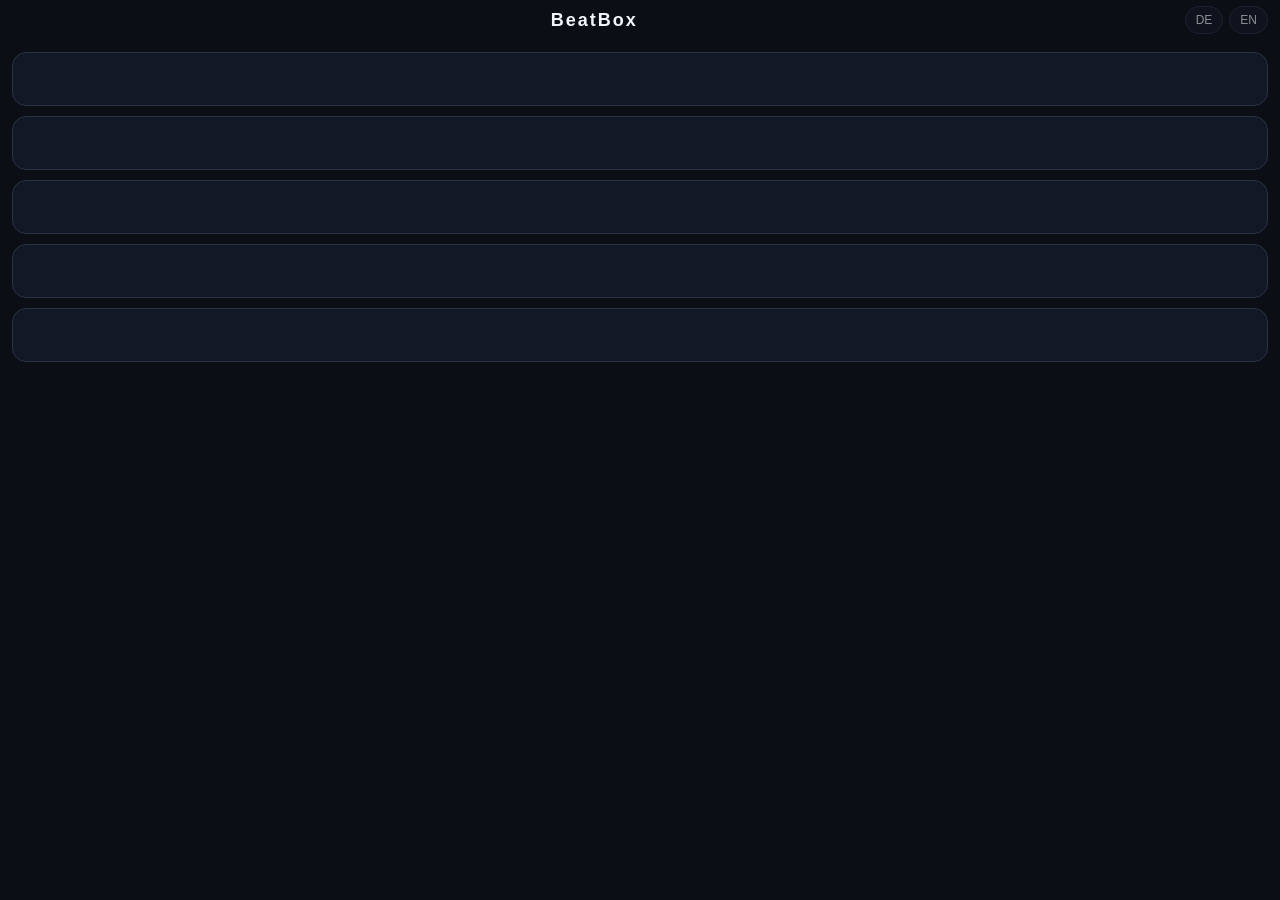
==== boxreaktion/index.html @ 8760e2a0 "Build 1" ====
<!DOCTYPE html>
<html lang="de">
<head>
<meta charset="utf-8">
<meta name="viewport" content="width=device-width, initial-scale=1, viewport-fit=cover, user-scalable=no">
<meta name="apple-mobile-web-app-capable" content="yes">
<meta name="apple-mobile-web-app-status-bar-style" content="black-translucent">
<title>BeatBox</title>
<link rel="stylesheet" href="css/style.css">
</head>
<body>
<header class="topbar">
  <button id="btnBack" class="iconknopf versteckt">‹</button>
  <h1>BeatBox</h1>
  <div class="sprachwahl">
    <button id="btnLangDE" class="sprachknopf">DE</button>
    <button id="btnLangEN" class="sprachknopf">EN</button>
  </div>
</header>

<main id="app">

  <section id="screen-menu" class="screen">
    <p class="untertitel" data-i18n="app.subtitle"></p>
    <p id="calibInfo" class="kalibzeile"></p>
    <div class="menuliste">
      <button id="btnStart" class="grossknopf" data-i18n="menu.start"></button>
      <button id="btnHighscores" class="grossknopf" data-i18n="menu.highscores"></button>
      <button id="btnHistory" class="grossknopf" data-i18n="menu.history"></button>
      <button id="btnCalibrate" class="grossknopf" data-i18n="menu.calibrate"></button>
      <button id="btnHelp" class="grossknopf" data-i18n="menu.help"></button>
    </div>
  </section>

  <section id="screen-modes" class="screen versteckt">
    <h2 data-i18n="modes.title"></h2>
    <div id="modeList" class="modusliste"></div>
  </section>

  <section id="screen-levels" class="screen versteckt">
    <h2 id="levelsTitle"></h2>
    <div id="levelList" class="levelliste"></div>
  </section>

  <section id="screen-game" class="screen spiel versteckt">
    <div class="hud">
      <span class="hud-punkte" id="hudScore">0</span>
      <span class="hud-mitte" id="hudHits">0/0</span>
      <span class="hud-extra" id="hudExtra"></span>
      <button id="btnPause" class="iconknopf" data-i18n="hud.pause"></button>
    </div>
    <div id="seqbar" class="sequenzleiste"></div>
    <div id="zoneGrid" class="zonenraster">
      <div class="zone zone1" data-zone="1"><span class="znummer">1</span><span class="zname">JAB·L</span><div class="ring" hidden></div></div>
      <div class="zone zone2" data-zone="2"><span class="znummer">2</span><span class="zname">CROSS·R</span><div class="ring" hidden></div></div>
      <div class="zone zone3" data-zone="3"><span class="znummer">3</span><span class="zname">HOOK·L</span><div class="ring" hidden></div></div>
      <div class="zone zone4" data-zone="4"><span class="znummer">4</span><span class="zname">HOOK·R</span><div class="ring" hidden></div></div>
      <div class="zone zone5" data-zone="5"><span class="znummer">5</span><span class="zname">UPP·L</span><div class="ring" hidden></div></div>
      <div class="zone zone6" data-zone="6"><span class="znummer">6</span><span class="zname">UPP·R</span><div class="ring" hidden></div></div>
    </div>
    <div id="overlayMsg" class="ueberlagerung versteckt"></div>
  </section>

  <section id="screen-pause" class="screen versteckt">
    <h2 data-i18n="game.paused"></h2>
    <div class="menuliste">
      <button id="btnResume" class="grossknopf" data-i18n="game.resume"></button>
      <button id="btnQuit" class="grossknopf sekundaer" data-i18n="game.quit"></button>
    </div>
  </section>

  <section id="screen-result" class="screen versteckt">
    <h2 data-i18n="result.title"></h2>
    <p id="resMode" class="infozeile"></p>
    <div class="statkasten">
      <div class="stat gross"><span data-i18n="result.score"></span><b id="resScore">0</b></div>
      <div class="stat"><span data-i18n="result.accuracy"></span><b id="resQuote">0%</b></div>
      <div class="stat"><span data-i18n="hud.hits"></span><b id="resHits">0/0</b></div>
      <div class="stat"><span data-i18n="result.streak"></span><b id="resStreak">0</b></div>
      <div class="stat"><span data-i18n="result.avgReaction"></span><b id="resReaction">–</b></div>
      <div class="stat" id="rowBest" hidden><span data-i18n="result.best"></span><b id="resBest">–</b></div>
      <div class="stat" id="rowWorst" hidden><span data-i18n="result.worst"></span><b id="resWorst">–</b></div>
      <div class="stat" id="rowSpm" hidden><span data-i18n="result.spm"></span><b id="resSpm">–</b></div>
    </div>
    <label class="namenfeld"><span data-i18n="result.name"></span>
      <input id="resName" maxlength="20" autocomplete="off">
    </label>
    <div class="knopfreihe">
      <button id="btnSave" class="grossknopf" data-i18n="result.save"></button>
      <button id="btnAgain" class="grossknopf sekundaer" data-i18n="result.again"></button>
      <button id="btnResMenu" class="grossknopf sekundaer" data-i18n="result.menu"></button>
    </div>
  </section>

  <section id="screen-highscores" class="screen versteckt">
    <h2 data-i18n="hs.title"></h2>
    <div id="hsModeTabs" class="reiter"></div>
    <div id="hsLevelTabs" class="reiter klein"></div>
    <div id="hsTable" class="tabelle"></div>
  </section>

  <section id="screen-history" class="screen versteckt">
    <h2 data-i18n="hist.title"></h2>
    <p data-i18n="hist.avg30"></p>
    <div id="historyChart" class="diagramm"></div>
    <p id="histInfo" class="leerzeile"></p>
  </section>

  <section id="screen-calibrate" class="screen versteckt">
    <h2 data-i18n="cal.title"></h2>
    <p data-i18n="cal.intro"></p>
    <p class="warnung" data-i18n="cal.btWarning"></p>
    <button id="btnCalStart" class="grossknopf" data-i18n="cal.start"></button>
    <div id="calTapArea" class="tapflaeche versteckt"><p id="calStatus"></p></div>
    <p id="calResult" class="ergebniszeile"></p>
    <div class="knopfreihe">
      <button id="btnCalAgain" class="grossknopf sekundaer versteckt" data-i18n="cal.again"></button>
      <button id="btnCalReset" class="grossknopf sekundaer" data-i18n="cal.reset"></button>
    </div>
  </section>

  <section id="screen-help" class="screen scrollbar versteckt">
    <h2 data-i18n="help.title"></h2>
    <div id="helpContent" class="hilfetext"></div>
  </section>

</main>

<script src="js/i18n.js"></script>
<script src="js/levels.js"></script>
<script src="js/storage.js"></script>
<script src="js/audio.js"></script>
<script src="js/game.js"></script>
<script src="js/main.js"></script>
</body>
</html>
---- boxreaktion/css/style.css ----
/* BeatBox - dunkles Farbschema, hoher Kontrast, iPhone-Hochformat ab 375 pt */
:root{
  --bg:#0b0e14; --flaeche:#121826; --linie:#2a3346; --text:#f2f5fa;
  --gedaempft:#8b95a5; --akzent:#4da3ff;
  --z1:#ff5d5d; --z2:#4da3ff; --z3:#ffd34d; --z4:#59e08b; --z5:#c88bff; --z6:#ff9d42;
  --perfect:#7dff9e; --good:#7db9ff; --ok:#ffe07d; --miss:#ff7d7d;
}
*{box-sizing:border-box;-webkit-tap-highlight-color:transparent}
html,body{margin:0;padding:0;width:100%;height:100%;overflow:hidden;position:fixed;
  background:var(--bg);color:var(--text);
  font-family:-apple-system,BlinkMacSystemFont,"SF Pro Text","Segoe UI",Roboto,sans-serif;
  touch-action:manipulation;-webkit-user-select:none;user-select:none;
  -webkit-touch-callout:none;overscroll-behavior:none}
button{font:inherit;color:inherit;background:var(--flaeche);border:1px solid var(--linie);
  border-radius:14px;cursor:pointer}
input{font:inherit;color:var(--text);background:var(--flaeche);border:1px solid var(--linie);
  border-radius:10px;padding:10px;width:100%}
.versteckt{display:none !important}

.topbar{display:flex;align-items:center;gap:8px;
  padding:calc(6px + env(safe-area-inset-top)) 12px 6px}
.topbar h1{font-size:18px;margin:0;flex:1;text-align:center;letter-spacing:2px}
.sprachwahl{display:flex;gap:6px}
.sprachknopf{padding:6px 10px;font-size:12px;opacity:.55}
.sprachknopf.aktiv{opacity:1;border-color:var(--akzent);color:var(--akzent)}
.iconknopf{padding:6px 12px;font-size:14px}

#app{position:absolute;inset:0}
.screen{position:absolute;inset:0;display:flex;flex-direction:column;gap:10px;
  padding:8px 12px calc(12px + env(safe-area-inset-bottom));
  padding-top:calc(8px + env(safe-area-inset-top));overflow:hidden}
.screen.scrollbar{overflow-y:auto}
h2{font-size:20px;margin:4px 0}
p{line-height:1.45;color:var(--text)}
.untertitel{color:var(--gedaempft);margin:6px 4px}
.kalibzeile{color:var(--gedaempft);font-size:13px;margin:0 4px}
.warnung{color:var(--z3);font-size:13px}
.infozeile{color:var(--gedaempft);margin:0}
.leerzeile{color:var(--gedaempft)}
.ergebniszeile{font-weight:700;color:var(--perfect)}

.menuliste{display:flex;flex-direction:column;gap:10px;margin-top:12px}
.grossknopf{min-height:54px;padding:12px 16px;font-size:17px;font-weight:600;text-align:center}
.grossknopf.sekundaer{opacity:.85;font-weight:400}
.grossknopf:disabled{opacity:.5}
.knopfreihe{display:flex;flex-direction:column;gap:10px;margin-top:auto}

.modusliste{display:flex;flex-direction:column;gap:10px;overflow-y:auto}
.moduskarte{display:flex;flex-direction:column;gap:4px;padding:14px;text-align:left}
.moduskarte b{font-size:17px}
.moduskarte span{color:var(--gedaempft);font-size:13px}
.modus-reaktion{border-left:6px solid var(--z1)}
.modus-timing{border-left:6px solid var(--z2)}
.modus-kombination{border-left:6px solid var(--z5)}
.modus-ausdauer{border-left:6px solid var(--z6)}
.modus-rhythmus{border-left:6px solid var(--z4)}

.levelliste{display:grid;grid-template-columns:1fr 1fr;gap:10px;overflow-y:auto}
.levelknopf{display:flex;flex-direction:column;gap:2px;min-height:64px;padding:10px}
.levelknopf b{font-size:16px}
.levelknopf span{color:var(--gedaempft);font-size:11px}

/* ---------- Spiel ---------- */
.spiel{padding-bottom:calc(10px + env(safe-area-inset-bottom))}
.hud{display:flex;align-items:center;gap:10px;font-variant-numeric:tabular-nums}
.hud-punkte{font-size:22px;font-weight:800;flex:1}
.hud-mitte{font-size:15px;color:var(--text)}
.hud-extra{font-size:12px;color:var(--gedaempft)}
.sequenzleiste{display:flex;gap:6px;align-items:center;min-height:20px}
.seqinfo{color:var(--gedaempft);font-size:12px;margin-right:4px}
.punkt{width:14px;height:14px;border-radius:50%;display:inline-block;opacity:.9}
.punkt.z1{background:var(--z1)}.punkt.z2{background:var(--z2)}.punkt.z3{background:var(--z3)}
.punkt.z4{background:var(--z4)}.punkt.z5{background:var(--z5)}.punkt.z6{background:var(--z6)}
.punkt-aktiv{outline:2px solid #fff;transform:scale(1.25)}

.zonenraster{flex:1;display:grid;grid-template-columns:1fr 1fr;grid-template-rows:1fr 1fr 1fr;
  gap:10px;position:relative;min-height:320px}
.zone{position:relative;min-width:64px;min-height:64px;border-radius:18px;
  border:2px solid var(--zf);display:flex;flex-direction:column;align-items:center;
  justify-content:flex-end;padding-bottom:10px;overflow:hidden;
  background:linear-gradient(160deg, rgba(255,255,255,.07), rgba(255,255,255,0));
  transition:filter .08s, background-color .08s}
.zone1{--zf:var(--z1)} .zone2{--zf:var(--z2)} .zone3{--zf:var(--z3)}
.zone4{--zf:var(--z4)} .zone5{--zf:var(--z5)} .zone6{--zf:var(--z6)}
.znummer{position:absolute;top:8px;left:12px;font-size:26px;font-weight:800;color:var(--zf)}
.zname{font-size:12px;font-weight:700;letter-spacing:1px;color:var(--text);
  background:rgba(0,0,0,.45);padding:2px 8px;border-radius:8px}
.zone.aktiv{box-shadow:inset 0 0 0 3px var(--zf)}
.zone.leuchtet{background:var(--zf);filter:brightness(1.15)}
.zone.leuchtet .znummer,.zone.leuchtet .zname{color:#0b0e14;background:transparent}
.zone.stoerung{background:repeating-linear-gradient(45deg,#26141a 0 8px,#381723 8px 16px)}
.zone.stoerung::after{content:"✕";position:absolute;top:10px;right:14px;
  font-size:26px;font-weight:800;color:var(--miss)}
.ring{position:absolute;left:50%;top:45%;transform:translate(-50%,-50%);
  border:3px solid var(--zf);border-radius:50%;pointer-events:none;opacity:.95}
.ueberlagerung{position:absolute;left:0;right:0;top:38%;text-align:center;
  font-size:26px;font-weight:800;text-shadow:0 2px 12px #000;pointer-events:none;z-index:4}
.urteil{position:absolute;left:50%;top:36%;transform:translate(-50%,-50%);
  font-size:15px;font-weight:800;white-space:nowrap;pointer-events:none;z-index:5;
  background:rgba(0,0,0,.55);padding:4px 10px;border-radius:10px;
  animation:urteilPop .7s ease-out forwards}
.urteil-perfect{color:var(--perfect)} .urteil-good{color:var(--good)}
.urteil-ok{color:var(--ok)} .urteil-miss{color:var(--miss)}
@keyframes urteilPop{
  0%{opacity:0;transform:translate(-50%,-30%) scale(.6)}
  18%{opacity:1;transform:translate(-50%,-50%) scale(1.12)}
  70%{opacity:1;transform:translate(-50%,-60%) scale(1)}
  100%{opacity:0;transform:translate(-50%,-85%) scale(1)}}

/* ---------- Ergebnis ---------- */
.statkasten{display:grid;grid-template-columns:1fr 1fr;gap:10px}
.stat{display:flex;flex-direction:column;gap:2px;background:var(--flaeche);
  border:1px solid var(--linie);border-radius:12px;padding:10px}
.stat span{color:var(--gedaempft);font-size:12px}
.stat b{font-size:18px}
.stat.gross{grid-column:1 / -1}
.stat.gross b{font-size:32px;color:var(--akzent)}
.namenfeld{display:flex;flex-direction:column;gap:6px;font-size:13px;color:var(--gedaempft)}

/* ---------- Bestenliste / Verlauf ---------- */
.reiter{display:flex;flex-wrap:wrap;gap:6px}
.reiter.klein{margin-top:2px}
.tab{padding:7px 10px;font-size:13px;opacity:.6}
.tab-aktiv{opacity:1;border-color:var(--akzent);color:var(--akzent)}
.tabelle{overflow-x:auto}
.tabelle table{border-collapse:collapse;width:100%;font-size:12px}
.tabelle th,.tabelle td{border-bottom:1px solid var(--linie);padding:7px 6px;text-align:left;
  font-variant-numeric:tabular-nums}
.tabelle th{color:var(--gedaempft);font-weight:600}
.diagramm{background:var(--flaeche);border:1px solid var(--linie);border-radius:12px;padding:8px}
.diagramm-svg{width:100%;height:auto;display:block}
.diag-linie{fill:none;stroke:var(--akzent);stroke-width:2}
.diag-punkt{fill:var(--akzent)}
.diag-achse{stroke:var(--linie)}
.diag-text{fill:var(--gedaempft);font-size:9px}

/* ---------- Kalibrierung ---------- */
.tapflaeche{flex:1;min-height:38vh;display:flex;align-items:center;justify-content:center;
  border:2px dashed var(--akzent);border-radius:16px;font-size:18px;font-weight:700;
  color:var(--akzent)}
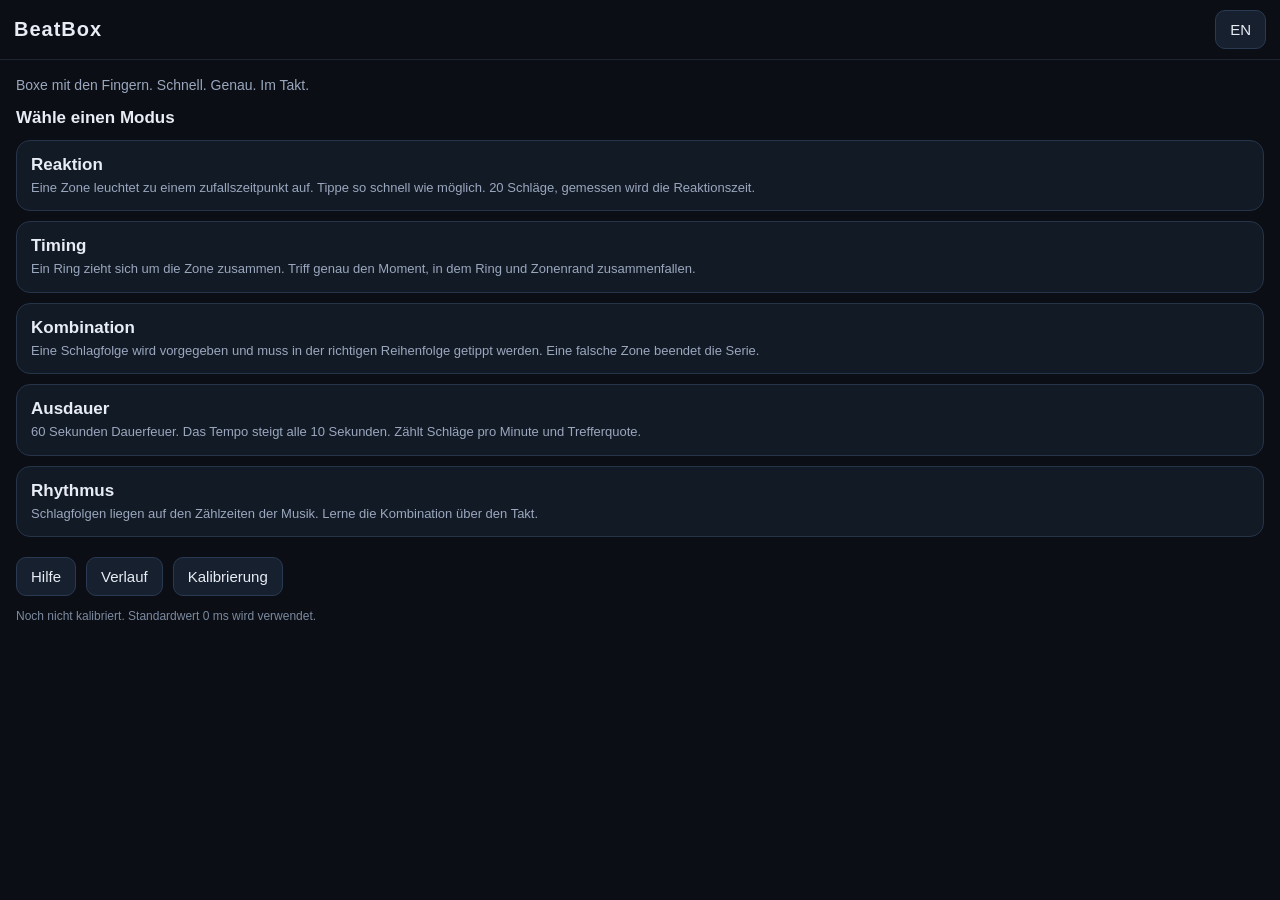
==== commit 2893f264: "Build 1" ====
--- a/boxreaktion/index.html
+++ b/boxreaktion/index.html
@@ -1,136 +1,101 @@
-<!DOCTYPE html>
-<html lang="de">
-<head>
-<meta charset="utf-8">
-<meta name="viewport" content="width=device-width, initial-scale=1, viewport-fit=cover, user-scalable=no">
-<meta name="apple-mobile-web-app-capable" content="yes">
-<meta name="apple-mobile-web-app-status-bar-style" content="black-translucent">
-<title>BeatBox</title>
-<link rel="stylesheet" href="css/style.css">
-</head>
-<body>
-<header class="topbar">
-  <button id="btnBack" class="iconknopf versteckt">‹</button>
-  <h1>BeatBox</h1>
-  <div class="sprachwahl">
-    <button id="btnLangDE" class="sprachknopf">DE</button>
-    <button id="btnLangEN" class="sprachknopf">EN</button>
-  </div>
-</header>
-
-<main id="app">
-
-  <section id="screen-menu" class="screen">
-    <p class="untertitel" data-i18n="app.subtitle"></p>
-    <p id="calibInfo" class="kalibzeile"></p>
-    <div class="menuliste">
-      <button id="btnStart" class="grossknopf" data-i18n="menu.start"></button>
-      <button id="btnHighscores" class="grossknopf" data-i18n="menu.highscores"></button>
-      <button id="btnHistory" class="grossknopf" data-i18n="menu.history"></button>
-      <button id="btnCalibrate" class="grossknopf" data-i18n="menu.calibrate"></button>
-      <button id="btnHelp" class="grossknopf" data-i18n="menu.help"></button>
-    </div>
-  </section>
-
-  <section id="screen-modes" class="screen versteckt">
-    <h2 data-i18n="modes.title"></h2>
-    <div id="modeList" class="modusliste"></div>
-  </section>
-
-  <section id="screen-levels" class="screen versteckt">
-    <h2 id="levelsTitle"></h2>
-    <div id="levelList" class="levelliste"></div>
-  </section>
-
-  <section id="screen-game" class="screen spiel versteckt">
-    <div class="hud">
-      <span class="hud-punkte" id="hudScore">0</span>
-      <span class="hud-mitte" id="hudHits">0/0</span>
-      <span class="hud-extra" id="hudExtra"></span>
-      <button id="btnPause" class="iconknopf" data-i18n="hud.pause"></button>
-    </div>
-    <div id="seqbar" class="sequenzleiste"></div>
-    <div id="zoneGrid" class="zonenraster">
-      <div class="zone zone1" data-zone="1"><span class="znummer">1</span><span class="zname">JAB·L</span><div class="ring" hidden></div></div>
-      <div class="zone zone2" data-zone="2"><span class="znummer">2</span><span class="zname">CROSS·R</span><div class="ring" hidden></div></div>
-      <div class="zone zone3" data-zone="3"><span class="znummer">3</span><span class="zname">HOOK·L</span><div class="ring" hidden></div></div>
-      <div class="zone zone4" data-zone="4"><span class="znummer">4</span><span class="zname">HOOK·R</span><div class="ring" hidden></div></div>
-      <div class="zone zone5" data-zone="5"><span class="znummer">5</span><span class="zname">UPP·L</span><div class="ring" hidden></div></div>
-      <div class="zone zone6" data-zone="6"><span class="znummer">6</span><span class="zname">UPP·R</span><div class="ring" hidden></div></div>
-    </div>
-    <div id="overlayMsg" class="ueberlagerung versteckt"></div>
-  </section>
-
-  <section id="screen-pause" class="screen versteckt">
-    <h2 data-i18n="game.paused"></h2>
-    <div class="menuliste">
-      <button id="btnResume" class="grossknopf" data-i18n="game.resume"></button>
-      <button id="btnQuit" class="grossknopf sekundaer" data-i18n="game.quit"></button>
-    </div>
-  </section>
-
-  <section id="screen-result" class="screen versteckt">
-    <h2 data-i18n="result.title"></h2>
-    <p id="resMode" class="infozeile"></p>
-    <div class="statkasten">
-      <div class="stat gross"><span data-i18n="result.score"></span><b id="resScore">0</b></div>
-      <div class="stat"><span data-i18n="result.accuracy"></span><b id="resQuote">0%</b></div>
-      <div class="stat"><span data-i18n="hud.hits"></span><b id="resHits">0/0</b></div>
-      <div class="stat"><span data-i18n="result.streak"></span><b id="resStreak">0</b></div>
-      <div class="stat"><span data-i18n="result.avgReaction"></span><b id="resReaction">–</b></div>
-      <div class="stat" id="rowBest" hidden><span data-i18n="result.best"></span><b id="resBest">–</b></div>
-      <div class="stat" id="rowWorst" hidden><span data-i18n="result.worst"></span><b id="resWorst">–</b></div>
-      <div class="stat" id="rowSpm" hidden><span data-i18n="result.spm"></span><b id="resSpm">–</b></div>
-    </div>
-    <label class="namenfeld"><span data-i18n="result.name"></span>
-      <input id="resName" maxlength="20" autocomplete="off">
-    </label>
-    <div class="knopfreihe">
-      <button id="btnSave" class="grossknopf" data-i18n="result.save"></button>
-      <button id="btnAgain" class="grossknopf sekundaer" data-i18n="result.again"></button>
-      <button id="btnResMenu" class="grossknopf sekundaer" data-i18n="result.menu"></button>
-    </div>
-  </section>
-
-  <section id="screen-highscores" class="screen versteckt">
-    <h2 data-i18n="hs.title"></h2>
-    <div id="hsModeTabs" class="reiter"></div>
-    <div id="hsLevelTabs" class="reiter klein"></div>
-    <div id="hsTable" class="tabelle"></div>
-  </section>
-
-  <section id="screen-history" class="screen versteckt">
-    <h2 data-i18n="hist.title"></h2>
-    <p data-i18n="hist.avg30"></p>
-    <div id="historyChart" class="diagramm"></div>
-    <p id="histInfo" class="leerzeile"></p>
-  </section>
-
-  <section id="screen-calibrate" class="screen versteckt">
-    <h2 data-i18n="cal.title"></h2>
-    <p data-i18n="cal.intro"></p>
-    <p class="warnung" data-i18n="cal.btWarning"></p>
-    <button id="btnCalStart" class="grossknopf" data-i18n="cal.start"></button>
-    <div id="calTapArea" class="tapflaeche versteckt"><p id="calStatus"></p></div>
-    <p id="calResult" class="ergebniszeile"></p>
-    <div class="knopfreihe">
-      <button id="btnCalAgain" class="grossknopf sekundaer versteckt" data-i18n="cal.again"></button>
-      <button id="btnCalReset" class="grossknopf sekundaer" data-i18n="cal.reset"></button>
-    </div>
-  </section>
-
-  <section id="screen-help" class="screen scrollbar versteckt">
-    <h2 data-i18n="help.title"></h2>
-    <div id="helpContent" class="hilfetext"></div>
-  </section>
-
-</main>
-
-<script src="js/i18n.js"></script>
-<script src="js/levels.js"></script>
-<script src="js/storage.js"></script>
-<script src="js/audio.js"></script>
-<script src="js/game.js"></script>
-<script src="js/main.js"></script>
-</body>
-</html>+<!DOCTYPE html>
+<html lang="de">
+<head>
+<meta charset="utf-8">
+<meta name="viewport" content="width=device-width, initial-scale=1, viewport-fit=cover, user-scalable=no">
+<meta name="theme-color" content="#0b0e14">
+<title>BeatBox</title>
+<link rel="stylesheet" href="css/style.css">
+</head>
+<body>
+<header id="topbar">
+  <button id="btn-back" class="navbtn hidden" data-i18n="btn_back">Zurück</button>
+  <h1 id="app-title">BeatBox</h1>
+  <button id="btn-lang" class="navbtn" aria-label="Language">EN</button>
+</header>
+
+<main id="screens">
+
+  <section id="screen-menu" class="screen">
+    <p id="menu-sub" class="sub" data-i18n="app_sub"></p>
+    <h2 data-i18n="menu_choose_mode"></h2>
+    <div id="mode-list"></div>
+    <div class="menu-footer">
+      <button class="menubtn" id="btn-open-help" data-i18n="btn_help"></button>
+      <button class="menubtn" id="btn-open-history" data-i18n="btn_history"></button>
+      <button class="menubtn" id="btn-open-calib" data-i18n="btn_calibration"></button>
+    </div>
+    <p id="calib-status" class="hint"></p>
+  </section>
+
+  <section id="screen-levels" class="screen hidden">
+    <h2 id="levels-mode-title"></h2>
+    <p id="levels-desc" class="sub"></p>
+    <div id="level-grid"></div>
+    <p class="hint" data-i18n="all_unlocked"></p>
+    <p id="best-score" class="hint"></p>
+  </section>
+
+  <section id="screen-game" class="screen hidden">
+    <div id="hud">
+      <span id="hud-score">0</span>
+      <span id="hud-hits"></span>
+      <span id="hud-streak"></span>
+      <span id="hud-time" class="hidden"></span>
+    </div>
+    <div id="combo-strip" class="hidden">
+      <span data-i18n="seq_label"></span>
+      <span id="combo-seq"></span>
+    </div>
+    <p id="distractor-note" class="hint hidden" data-i18n="distractor_warning"></p>
+    <div id="zones">
+      <button class="zone" data-zone="1"><span class="ring"></span><span class="zlabel"></span></button>
+      <button class="zone" data-zone="2"><span class="ring"></span><span class="zlabel"></span></button>
+      <button class="zone" data-zone="3"><span class="ring"></span><span class="zlabel"></span></button>
+      <button class="zone" data-zone="4"><span class="ring"></span><span class="zlabel"></span></button>
+      <button class="zone" data-zone="5"><span class="ring"></span><span class="zlabel"></span></button>
+      <button class="zone" data-zone="6"><span class="ring"></span><span class="zlabel"></span></button>
+    </div>
+    <div id="feedback"></div>
+    <div id="big-message" class="hidden"></div>
+  </section>
+
+  <section id="screen-result" class="screen hidden">
+    <h2 data-i18n="result_title"></h2>
+    <dl id="result-list"></dl>
+    <div class="row">
+      <button class="menubtn" id="btn-again" data-i18n="btn_again"></button>
+      <button class="menubtn" id="btn-tomenu" data-i18n="btn_menu"></button>
+    </div>
+  </section>
+
+  <section id="screen-help" class="screen hidden">
+    <h2 data-i18n="help_title"></h2>
+    <pre id="help-text"></pre>
+  </section>
+
+  <section id="screen-history" class="screen hidden">
+    <h2 data-i18n="history_title"></h2>
+    <p class="sub" data-i18n="history_info"></p>
+    <div id="history-chart"></div>
+  </section>
+
+  <section id="screen-calib" class="screen hidden">
+    <h2 data-i18n="calib_title"></h2>
+    <p class="sub" data-i18n="calib_intro"></p>
+    <p class="hint" data-i18n="calib_hint_bt"></p>
+    <p id="calib-value" class="highlight"></p>
+    <button class="menubtn" id="btn-calib-start" data-i18n="calib_start"></button>
+    <div id="calib-feedback" class="hidden"></div>
+  </section>
+
+</main>
+
+<script src="js/i18n.js"></script>
+<script src="js/storage.js"></script>
+<script src="js/levels.js"></script>
+<script src="js/audio.js"></script>
+<script src="js/game.js"></script>
+<script src="js/main.js"></script>
+</body>
+</html>
--- a/boxreaktion/css/style.css
+++ b/boxreaktion/css/style.css
@@ -1,140 +1,207 @@
-/* BeatBox - dunkles Farbschema, hoher Kontrast, iPhone-Hochformat ab 375 pt */
-:root{
-  --bg:#0b0e14; --flaeche:#121826; --linie:#2a3346; --text:#f2f5fa;
-  --gedaempft:#8b95a5; --akzent:#4da3ff;
-  --z1:#ff5d5d; --z2:#4da3ff; --z3:#ffd34d; --z4:#59e08b; --z5:#c88bff; --z6:#ff9d42;
-  --perfect:#7dff9e; --good:#7db9ff; --ok:#ffe07d; --miss:#ff7d7d;
-}
-*{box-sizing:border-box;-webkit-tap-highlight-color:transparent}
-html,body{margin:0;padding:0;width:100%;height:100%;overflow:hidden;position:fixed;
-  background:var(--bg);color:var(--text);
-  font-family:-apple-system,BlinkMacSystemFont,"SF Pro Text","Segoe UI",Roboto,sans-serif;
-  touch-action:manipulation;-webkit-user-select:none;user-select:none;
-  -webkit-touch-callout:none;overscroll-behavior:none}
-button{font:inherit;color:inherit;background:var(--flaeche);border:1px solid var(--linie);
-  border-radius:14px;cursor:pointer}
-input{font:inherit;color:var(--text);background:var(--flaeche);border:1px solid var(--linie);
-  border-radius:10px;padding:10px;width:100%}
-.versteckt{display:none !important}
-
-.topbar{display:flex;align-items:center;gap:8px;
-  padding:calc(6px + env(safe-area-inset-top)) 12px 6px}
-.topbar h1{font-size:18px;margin:0;flex:1;text-align:center;letter-spacing:2px}
-.sprachwahl{display:flex;gap:6px}
-.sprachknopf{padding:6px 10px;font-size:12px;opacity:.55}
-.sprachknopf.aktiv{opacity:1;border-color:var(--akzent);color:var(--akzent)}
-.iconknopf{padding:6px 12px;font-size:14px}
-
-#app{position:absolute;inset:0}
-.screen{position:absolute;inset:0;display:flex;flex-direction:column;gap:10px;
-  padding:8px 12px calc(12px + env(safe-area-inset-bottom));
-  padding-top:calc(8px + env(safe-area-inset-top));overflow:hidden}
-.screen.scrollbar{overflow-y:auto}
-h2{font-size:20px;margin:4px 0}
-p{line-height:1.45;color:var(--text)}
-.untertitel{color:var(--gedaempft);margin:6px 4px}
-.kalibzeile{color:var(--gedaempft);font-size:13px;margin:0 4px}
-.warnung{color:var(--z3);font-size:13px}
-.infozeile{color:var(--gedaempft);margin:0}
-.leerzeile{color:var(--gedaempft)}
-.ergebniszeile{font-weight:700;color:var(--perfect)}
-
-.menuliste{display:flex;flex-direction:column;gap:10px;margin-top:12px}
-.grossknopf{min-height:54px;padding:12px 16px;font-size:17px;font-weight:600;text-align:center}
-.grossknopf.sekundaer{opacity:.85;font-weight:400}
-.grossknopf:disabled{opacity:.5}
-.knopfreihe{display:flex;flex-direction:column;gap:10px;margin-top:auto}
-
-.modusliste{display:flex;flex-direction:column;gap:10px;overflow-y:auto}
-.moduskarte{display:flex;flex-direction:column;gap:4px;padding:14px;text-align:left}
-.moduskarte b{font-size:17px}
-.moduskarte span{color:var(--gedaempft);font-size:13px}
-.modus-reaktion{border-left:6px solid var(--z1)}
-.modus-timing{border-left:6px solid var(--z2)}
-.modus-kombination{border-left:6px solid var(--z5)}
-.modus-ausdauer{border-left:6px solid var(--z6)}
-.modus-rhythmus{border-left:6px solid var(--z4)}
-
-.levelliste{display:grid;grid-template-columns:1fr 1fr;gap:10px;overflow-y:auto}
-.levelknopf{display:flex;flex-direction:column;gap:2px;min-height:64px;padding:10px}
-.levelknopf b{font-size:16px}
-.levelknopf span{color:var(--gedaempft);font-size:11px}
-
-/* ---------- Spiel ---------- */
-.spiel{padding-bottom:calc(10px + env(safe-area-inset-bottom))}
-.hud{display:flex;align-items:center;gap:10px;font-variant-numeric:tabular-nums}
-.hud-punkte{font-size:22px;font-weight:800;flex:1}
-.hud-mitte{font-size:15px;color:var(--text)}
-.hud-extra{font-size:12px;color:var(--gedaempft)}
-.sequenzleiste{display:flex;gap:6px;align-items:center;min-height:20px}
-.seqinfo{color:var(--gedaempft);font-size:12px;margin-right:4px}
-.punkt{width:14px;height:14px;border-radius:50%;display:inline-block;opacity:.9}
-.punkt.z1{background:var(--z1)}.punkt.z2{background:var(--z2)}.punkt.z3{background:var(--z3)}
-.punkt.z4{background:var(--z4)}.punkt.z5{background:var(--z5)}.punkt.z6{background:var(--z6)}
-.punkt-aktiv{outline:2px solid #fff;transform:scale(1.25)}
-
-.zonenraster{flex:1;display:grid;grid-template-columns:1fr 1fr;grid-template-rows:1fr 1fr 1fr;
-  gap:10px;position:relative;min-height:320px}
-.zone{position:relative;min-width:64px;min-height:64px;border-radius:18px;
-  border:2px solid var(--zf);display:flex;flex-direction:column;align-items:center;
-  justify-content:flex-end;padding-bottom:10px;overflow:hidden;
-  background:linear-gradient(160deg, rgba(255,255,255,.07), rgba(255,255,255,0));
-  transition:filter .08s, background-color .08s}
-.zone1{--zf:var(--z1)} .zone2{--zf:var(--z2)} .zone3{--zf:var(--z3)}
-.zone4{--zf:var(--z4)} .zone5{--zf:var(--z5)} .zone6{--zf:var(--z6)}
-.znummer{position:absolute;top:8px;left:12px;font-size:26px;font-weight:800;color:var(--zf)}
-.zname{font-size:12px;font-weight:700;letter-spacing:1px;color:var(--text);
-  background:rgba(0,0,0,.45);padding:2px 8px;border-radius:8px}
-.zone.aktiv{box-shadow:inset 0 0 0 3px var(--zf)}
-.zone.leuchtet{background:var(--zf);filter:brightness(1.15)}
-.zone.leuchtet .znummer,.zone.leuchtet .zname{color:#0b0e14;background:transparent}
-.zone.stoerung{background:repeating-linear-gradient(45deg,#26141a 0 8px,#381723 8px 16px)}
-.zone.stoerung::after{content:"✕";position:absolute;top:10px;right:14px;
-  font-size:26px;font-weight:800;color:var(--miss)}
-.ring{position:absolute;left:50%;top:45%;transform:translate(-50%,-50%);
-  border:3px solid var(--zf);border-radius:50%;pointer-events:none;opacity:.95}
-.ueberlagerung{position:absolute;left:0;right:0;top:38%;text-align:center;
-  font-size:26px;font-weight:800;text-shadow:0 2px 12px #000;pointer-events:none;z-index:4}
-.urteil{position:absolute;left:50%;top:36%;transform:translate(-50%,-50%);
-  font-size:15px;font-weight:800;white-space:nowrap;pointer-events:none;z-index:5;
-  background:rgba(0,0,0,.55);padding:4px 10px;border-radius:10px;
-  animation:urteilPop .7s ease-out forwards}
-.urteil-perfect{color:var(--perfect)} .urteil-good{color:var(--good)}
-.urteil-ok{color:var(--ok)} .urteil-miss{color:var(--miss)}
-@keyframes urteilPop{
-  0%{opacity:0;transform:translate(-50%,-30%) scale(.6)}
-  18%{opacity:1;transform:translate(-50%,-50%) scale(1.12)}
-  70%{opacity:1;transform:translate(-50%,-60%) scale(1)}
-  100%{opacity:0;transform:translate(-50%,-85%) scale(1)}}
-
-/* ---------- Ergebnis ---------- */
-.statkasten{display:grid;grid-template-columns:1fr 1fr;gap:10px}
-.stat{display:flex;flex-direction:column;gap:2px;background:var(--flaeche);
-  border:1px solid var(--linie);border-radius:12px;padding:10px}
-.stat span{color:var(--gedaempft);font-size:12px}
-.stat b{font-size:18px}
-.stat.gross{grid-column:1 / -1}
-.stat.gross b{font-size:32px;color:var(--akzent)}
-.namenfeld{display:flex;flex-direction:column;gap:6px;font-size:13px;color:var(--gedaempft)}
-
-/* ---------- Bestenliste / Verlauf ---------- */
-.reiter{display:flex;flex-wrap:wrap;gap:6px}
-.reiter.klein{margin-top:2px}
-.tab{padding:7px 10px;font-size:13px;opacity:.6}
-.tab-aktiv{opacity:1;border-color:var(--akzent);color:var(--akzent)}
-.tabelle{overflow-x:auto}
-.tabelle table{border-collapse:collapse;width:100%;font-size:12px}
-.tabelle th,.tabelle td{border-bottom:1px solid var(--linie);padding:7px 6px;text-align:left;
-  font-variant-numeric:tabular-nums}
-.tabelle th{color:var(--gedaempft);font-weight:600}
-.diagramm{background:var(--flaeche);border:1px solid var(--linie);border-radius:12px;padding:8px}
-.diagramm-svg{width:100%;height:auto;display:block}
-.diag-linie{fill:none;stroke:var(--akzent);stroke-width:2}
-.diag-punkt{fill:var(--akzent)}
-.diag-achse{stroke:var(--linie)}
-.diag-text{fill:var(--gedaempft);font-size:9px}
-
-/* ---------- Kalibrierung ---------- */
-.tapflaeche{flex:1;min-height:38vh;display:flex;align-items:center;justify-content:center;
-  border:2px dashed var(--akzent);border-radius:16px;font-size:18px;font-weight:700;
-  color:var(--akzent)}+/* BeatBox — dunkles Farbschema, hoher Kontrast, Hochformat, sichere Bereiche. */
+* { margin: 0; padding: 0; box-sizing: border-box; }
+
+html, body {
+  height: 100%;
+  background: #0b0e14;
+  color: #e8ecf4;
+  font-family: -apple-system, BlinkMacSystemFont, "Segoe UI", Roboto, sans-serif;
+  overscroll-behavior: none;
+  user-select: none;
+  -webkit-user-select: none;
+  touch-action: manipulation;
+}
+
+body {
+  display: flex;
+  flex-direction: column;
+  padding-top: env(safe-area-inset-top);
+  padding-bottom: env(safe-area-inset-bottom);
+  padding-left: env(safe-area-inset-left);
+  padding-right: env(safe-area-inset-right);
+}
+
+#topbar {
+  display: flex;
+  align-items: center;
+  justify-content: space-between;
+  padding: 10px 14px;
+  border-bottom: 1px solid #1d2432;
+}
+#app-title { font-size: 20px; letter-spacing: 1px; }
+
+.navbtn, .menubtn {
+  background: #16202f;
+  color: #e8ecf4;
+  border: 1px solid #2a3a52;
+  border-radius: 10px;
+  padding: 10px 14px;
+  font-size: 15px;
+  cursor: pointer;
+  touch-action: manipulation;
+}
+.navbtn:active, .menubtn:active { background: #223149; }
+
+main { flex: 1; overflow-y: auto; }
+.screen { padding: 16px; display: flex; flex-direction: column; gap: 12px; min-height: 100%; }
+.hidden { display: none !important; }
+.sub { color: #9aa7bd; font-size: 14px; line-height: 1.4; }
+.hint { color: #7c8aa0; font-size: 12px; line-height: 1.4; }
+.highlight { font-size: 18px; color: #ffd166; }
+h2 { font-size: 17px; }
+
+/* Modusliste */
+#mode-list { display: flex; flex-direction: column; gap: 10px; }
+.modebtn {
+  text-align: left;
+  background: #121a26;
+  border: 1px solid #26344a;
+  border-radius: 14px;
+  padding: 14px;
+  color: #e8ecf4;
+  cursor: pointer;
+}
+.modebtn h3 { font-size: 17px; margin-bottom: 4px; }
+.modebtn p { font-size: 13px; color: #9aa7bd; line-height: 1.35; }
+.modebtn:active { background: #1b2736; }
+
+.menu-footer { display: flex; gap: 10px; flex-wrap: wrap; margin-top: 8px; }
+
+/* Levelauswahl */
+#level-grid { display: grid; grid-template-columns: repeat(5, 1fr); gap: 10px; }
+.levelbtn {
+  background: #121a26;
+  border: 1px solid #26344a;
+  border-radius: 12px;
+  padding: 14px 0;
+  font-size: 16px;
+  color: #e8ecf4;
+  cursor: pointer;
+}
+.levelbtn:active { background: #1b2736; }
+
+/* Spielfeld: 2 Spalten x 3 Zeilen */
+#screen-game { gap: 8px; }
+#hud {
+  display: flex;
+  justify-content: space-between;
+  align-items: center;
+  font-size: 15px;
+  padding: 4px 2px;
+}
+#hud-score { font-size: 22px; font-weight: 700; color: #ffd166; }
+
+#zones {
+  flex: 1;
+  display: grid;
+  grid-template-columns: 1fr 1fr;
+  grid-template-rows: repeat(3, 1fr);
+  gap: 12px;
+  min-height: 0;
+}
+.zone {
+  position: relative;
+  min-height: 64px;
+  min-width: 64px;
+  border-radius: 18px;
+  border: 2px solid #2a3a52;
+  background: #141c29;
+  color: #c7d2e4;
+  font-size: 13px;
+  overflow: hidden;
+  touch-action: manipulation;
+  cursor: pointer;
+  display: flex;
+  align-items: flex-end;
+  justify-content: center;
+  padding-bottom: 10px;
+}
+.zone .zlabel { position: relative; z-index: 3; pointer-events: none; }
+.zone .ring {
+  position: absolute;
+  inset: 10%;
+  border: 3px solid #ffd166;
+  border-radius: 50%;
+  opacity: 0;
+  transform: scale(2.4);
+  pointer-events: none;
+}
+.zone.lit {
+  background: #ffd166;
+  border-color: #ffe29a;
+  color: #1a1206;
+  box-shadow: 0 0 24px rgba(255, 209, 102, 0.55);
+}
+.zone.lit .zlabel { color: #1a1206; font-weight: 700; }
+.zone.distractor {
+  background: #232c3d;
+  border-color: #44506b;
+  border-style: dashed;
+  color: #6b7891;
+}
+.zone.ringing {
+  background: #1b2940;
+  border-color: #4f7ec2;
+}
+.zone .ring.active { opacity: 1; }
+
+#feedback {
+  position: absolute;
+  left: 0; right: 0;
+  top: 42%;
+  text-align: center;
+  font-size: 34px;
+  font-weight: 800;
+  pointer-events: none;
+  z-index: 5;
+  text-shadow: 0 2px 10px rgba(0,0,0,0.7);
+}
+#feedback.perfect { color: #ffd166; }
+#feedback.good { color: #7bd88f; }
+#feedback.ok { color: #6fb7ff; }
+#feedback.miss { color: #ff6b6b; }
+
+#big-message {
+  position: absolute;
+  left: 0; right: 0;
+  top: 40%;
+  text-align: center;
+  font-size: 28px;
+  font-weight: 800;
+  color: #e8ecf4;
+  pointer-events: none;
+  z-index: 6;
+}
+
+#combo-strip { font-size: 15px; }
+#combo-seq span {
+  display: inline-block;
+  margin: 0 3px;
+  padding: 4px 9px;
+  border-radius: 8px;
+  background: #16202f;
+  border: 1px solid #2a3a52;
+  font-weight: 700;
+}
+#combo-seq span.done { background: #23402e; border-color: #3f7a54; }
+
+/* Ergebnis */
+#result-list { display: grid; grid-template-columns: auto 1fr; gap: 8px 14px; font-size: 16px; }
+#result-list dt { color: #9aa7bd; }
+#result-list dd { text-align: right; font-weight: 700; }
+.row { display: flex; gap: 10px; }
+
+/* Hilfe */
+#help-text {
+  white-space: pre-wrap;
+  font-family: inherit;
+  font-size: 14px;
+  line-height: 1.5;
+  color: #cfd8e8;
+}
+
+/* Verlauf */
+#history-chart svg { width: 100%; height: auto; background: #101724; border-radius: 12px; }
+
+/* Kalibrierung */
+#calib-feedback { font-size: 20px; font-weight: 700; color: #ffd166; min-height: 28px; }
